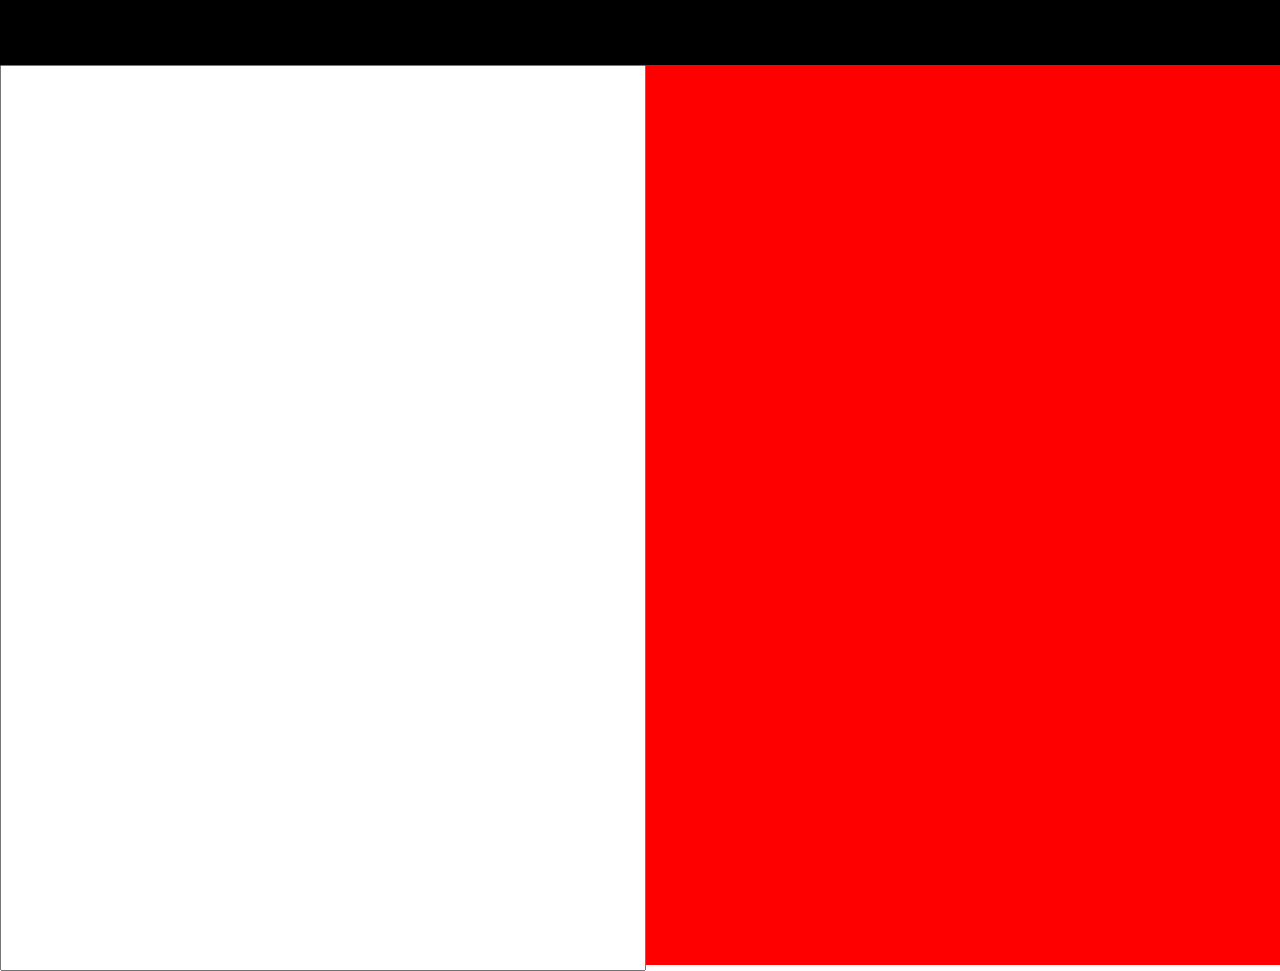
==== src/index.html @ 127fb581 "Chore: Lexer and tokenizer version comlpted with type checking" ====
<!DOCTYPE html>
<html lang="en">
<head>
	<meta charset="UTF-8">
	<meta name="viewport" content="width=device-width, initial-scale=1.0">
	<title>Gruber</title>
	<link rel="icon" href="assets/favicon.ico">
	<link rel="stylesheet" href="style.css">
	<script type="module" src="main.js"></script>
</head>
<body>
	<nav></nav>
	<main>
		<textarea id="editor"></textarea>
		<div id="display"></div>
	</main>
</body>
</html>
---- src/style.css ----
html,body{
    margin:0;
    padding: 0;
    box-sizing: border-box;
}
nav{
    width: 100%;
    height: 65px;
    background-color: black;
}
main{
    width: 100vw;
    height: 100vh;
    background-color: red;
    display: flex;
}
#editor{
    width: 50%;
    height: 100%;
    resize: none;
    outline: none;
}
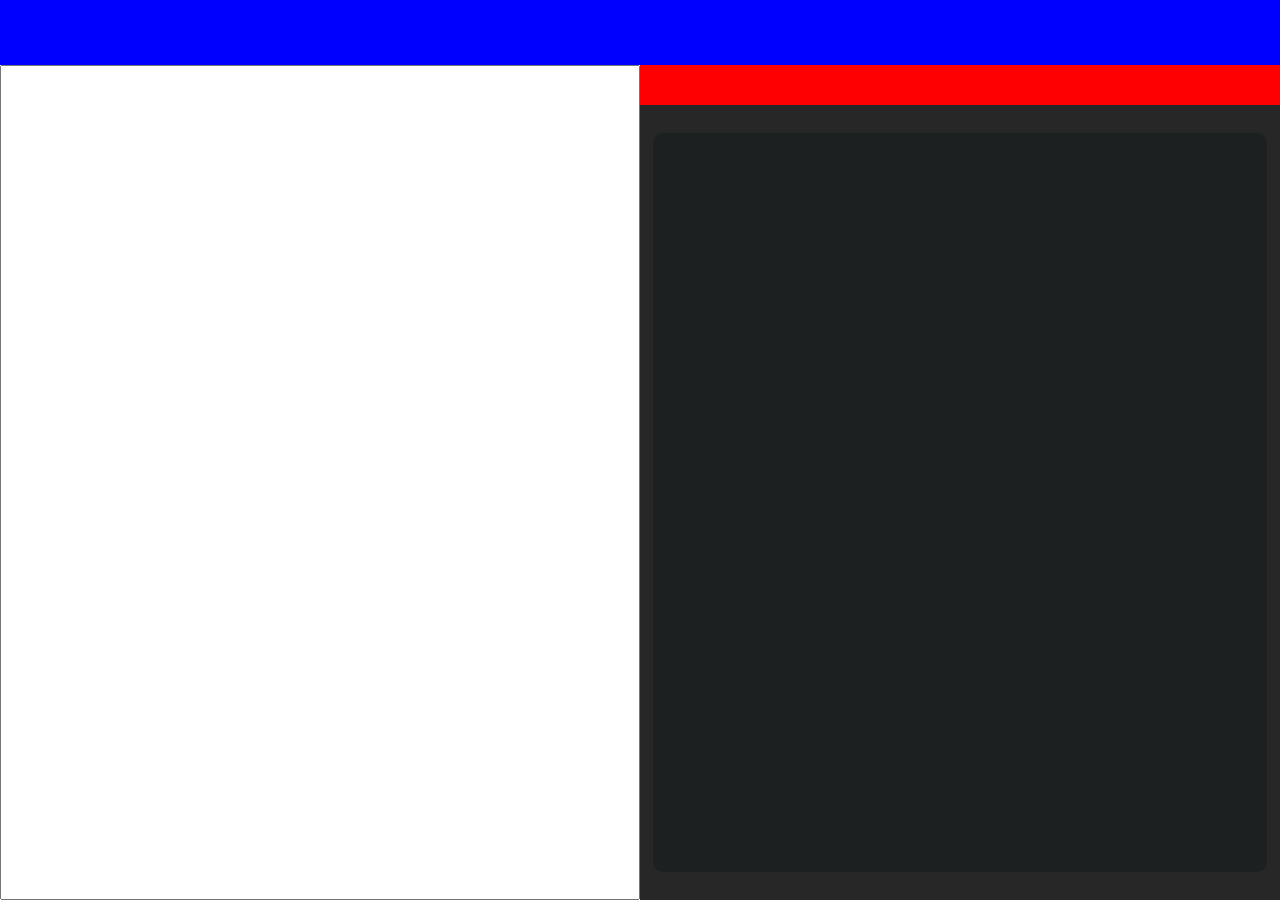
==== commit cbe529f1: "Renderer : Render utility started" ====
--- a/src/index.html
+++ b/src/index.html
@@ -12,7 +12,12 @@
 	<nav></nav>
 	<main>
 		<textarea id="editor"></textarea>
-		<div id="display"></div>
+		<div id="display">
+            <div class="displayutility">
+                
+            </div>
+		    <div id="displayarea"></div>
+		</div>
 	</main>
 </body>
 </html>
--- a/src/style.css
+++ b/src/style.css
@@ -1,17 +1,22 @@
-html,body{
-    margin:0;
+* {
+    margin: 0;
     padding: 0;
     box-sizing: border-box;
 }
+
+html, body {
+    width: 100%;
+    height: 100%;
+}
+
 nav{
     width: 100%;
     height: 65px;
-    background-color: black;
+    background-color: blue;
 }
 main{
     width: 100vw;
-    height: 100vh;
-    background-color: red;
+    height: calc(100% - 65px);
     display: flex;
 }
 #editor{
@@ -19,4 +24,42 @@
     height: 100%;
     resize: none;
     outline: none;
+}
+#display{
+    width: 50%;
+    height: 100%;
+}
+.displayutility{
+    width: 100%;
+    height: 40px;
+    background-color: red;
+}
+#displayarea{
+    width: 100%;
+    height: calc(100% - 40px);
+    display: flex;
+    justify-content: center;
+    align-items: center;
+    background-color: #272727;
+}
+.decks{
+    background-color: #1D2021;
+    width: 96%;
+    height: 93%;
+    border-radius: 10px;
+    padding: 10px;
+}
+.slide{
+    background-color: green ;
+}
+.singleSlideView{
+    flex-flow: column;
+}
+.multipleSlideView{
+    flex-flow: row;
+}
+.activeslide{
+    width: 100%;
+    height: 100%;
+    background-color: red;
 }
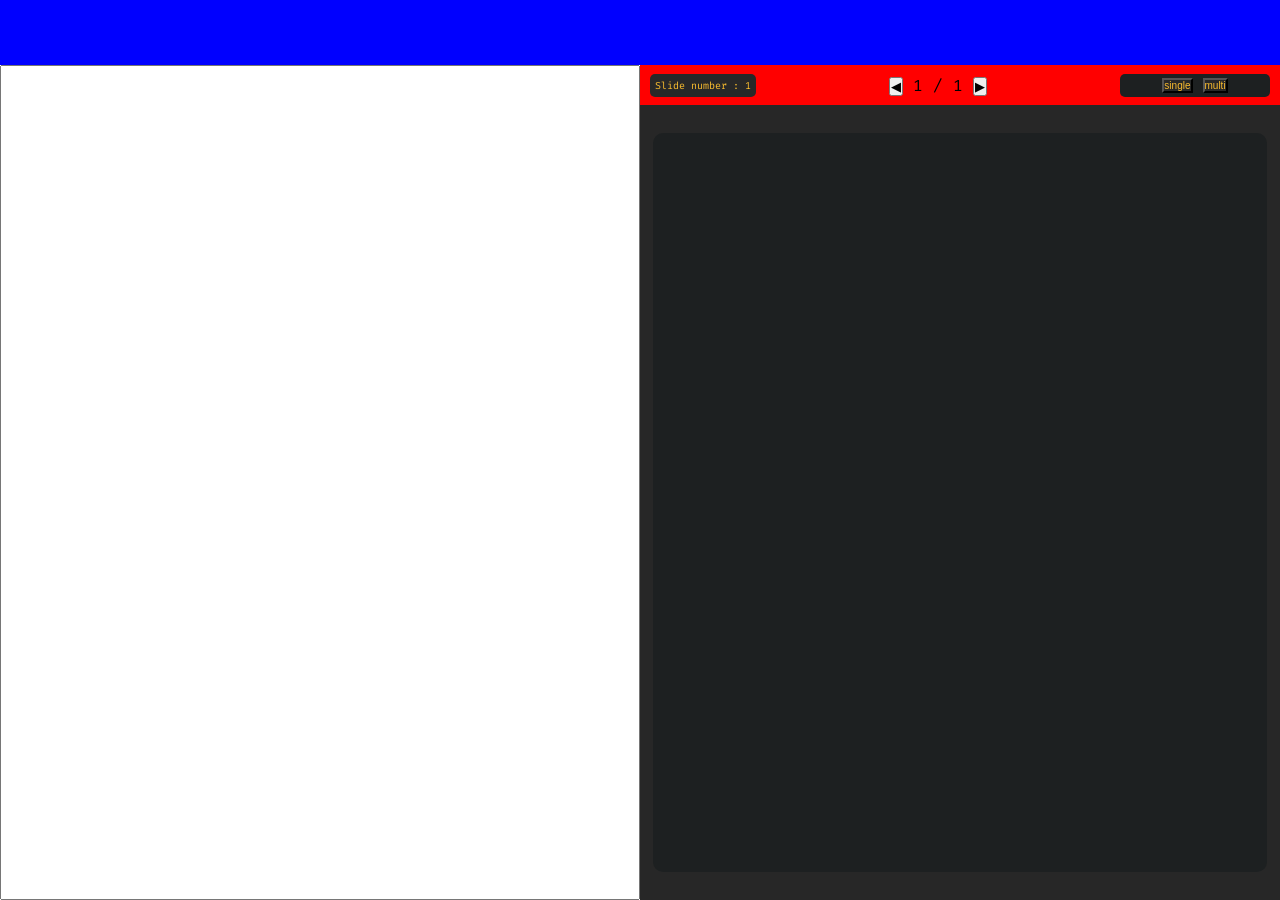
==== commit 5d8e7b4f: "Checkpoint : css started😭" ====
--- a/src/index.html
+++ b/src/index.html
@@ -4,7 +4,7 @@
 	<meta charset="UTF-8">
 	<meta name="viewport" content="width=device-width, initial-scale=1.0">
 	<title>Gruber</title>
-	<link rel="icon" href="assets/favicon.ico">
+	<link rel="icon" href="data:image/svg+xml,<svg xmlns='http://www.w3.org/2000/svg' viewBox='0 0 100 100'><text y='.9em' font-size='90'>📬</text></svg>">
 	<link rel="stylesheet" href="style.css">
 	<script type="module" src="main.js"></script>
 </head>
@@ -13,8 +13,17 @@
 	<main>
 		<textarea id="editor"></textarea>
 		<div id="display">
-            <div class="displayutility">
-                
+            <div class="displayutility fira-code">
+                <div id="slidenumbercontainer"> Slide number : <span class="slidenumber">1</span></div>
+                <div id="slidenumbercontoller">
+                    <button id="prevslide">&#9664</button>
+                    <span><span class="slidenumber">1</span> / <span class="totalnumber">1</span></span>
+                    <button id="nextslide">&#9654</button>
+                </div>
+                <div class="modebuttoncontainer">
+                    <button class="modebutton setsingleslideview active">single</button>
+                    <button class="modebutton setmultislideview">multi</button>
+                </div>
             </div>
 		    <div id="displayarea"></div>
 		</div>
--- a/src/style.css
+++ b/src/style.css
@@ -1,12 +1,17 @@
+@import url('https://fonts.googleapis.com/css2?family=Fira+Code:wght@300..700&display=swap');
 * {
     margin: 0;
     padding: 0;
     box-sizing: border-box;
 }
 
+
 html, body {
     width: 100%;
     height: 100%;
+}
+.fira-code {
+    font-family: "Fira Code", monospace;
 }
 
 nav{
@@ -33,6 +38,19 @@
     width: 100%;
     height: 40px;
     background-color: red;
+    display: flex;
+    padding: 10px;
+    justify-content: space-between;
+    align-items: center;
+    
+}
+
+#slidenumbercontainer{
+    background-color: #282828;
+    padding: 5px;
+    border-radius: 5px;
+    color: #FABD2F;
+    font-size: 10px;
 }
 #displayarea{
     width: 100%;
@@ -62,4 +80,19 @@
     width: 100%;
     height: 100%;
     background-color: red;
+}
+.modebuttoncontainer {
+    width: 150px;
+    display: flex;
+    gap: 10px;
+    justify-content: center;
+    background-color: #1D2021;
+    padding: 4px;
+    border-radius: 5px;
+}
+.modebutton {
+    background-color: #282828;
+    color: #FABD2F;
+    cursor: pointer;
+    font-size: 10px;
 }
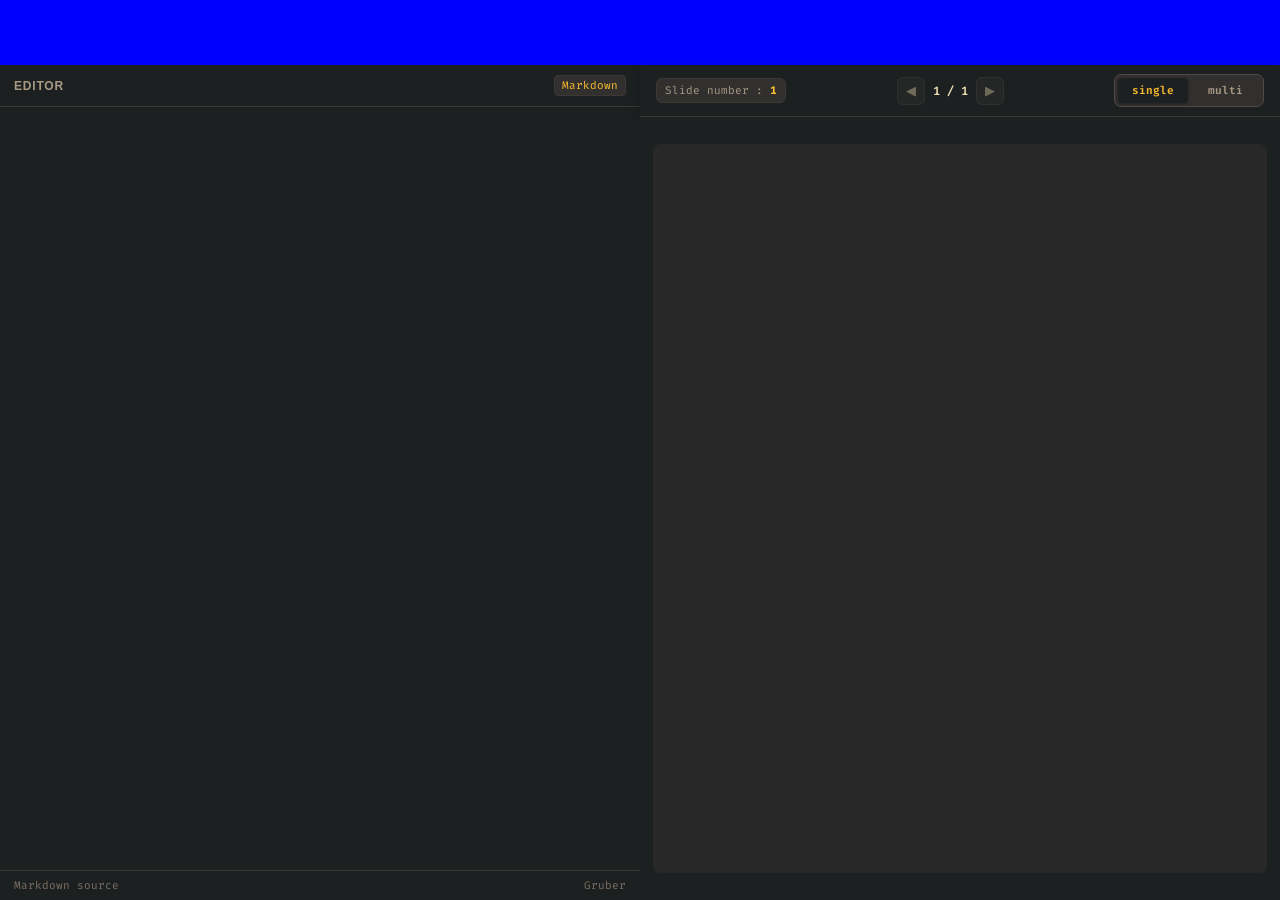
==== commit 0eef4ee2: "Added editor styles" ====
--- a/src/index.html
+++ b/src/index.html
@@ -11,7 +11,17 @@
 <body>
 	<nav></nav>
 	<main>
-		<textarea id="editor"></textarea>
+		<section id="editorpane">
+			<div class="editor-header">
+				<div class="editor-title">Editor</div>
+				<span class="editor-language">Markdown</span>
+			</div>
+			<textarea id="editor" spellcheck="false"></textarea>
+			<div class="editor-footer">
+				<span>Markdown source</span>
+				<span>Gruber</span>
+			</div>
+		</section>
 		<div id="display">
             <div class="displayutility fira-code">
                 <div id="slidenumbercontainer"> Slide number : <span class="slidenumber">1</span></div>
@@ -29,4 +39,4 @@
 		</div>
 	</main>
 </body>
-</html>+</html>
--- a/src/style.css
+++ b/src/style.css
@@ -23,42 +23,151 @@
     width: 100vw;
     height: calc(100% - 65px);
     display: flex;
+    flex-direction: row;
 }
 #editor{
+    width: 100%;
+    height: auto;
+    min-height: 0;
+    flex: 1;
+    resize: none;
+    outline: none;
+    border: 0;
+    padding: 16px;
+    background: #1D2021;
+    color: #EBDBB2;
+    font: 13px/1.6 "Fira Code", monospace;
+}
+#editorpane {
+    display: flex;
+    flex-direction: column;
     width: 50%;
     height: 100%;
-    resize: none;
-    outline: none;
+    min-height: 0;
+    flex: 0 0 50%;
+    background: #1D2021;
+}
+.editor-header,
+.editor-footer {
+    display: flex;
+    align-items: center;
+    justify-content: space-between;
+    flex-shrink: 0;
+    padding: 0 14px;
+    background: #1D2021;
+    color: #7C6F64;
+    font: 11px "Fira Code", monospace;
+}
+.editor-header {
+    height: 42px;
+    border-bottom: 1px solid #3C3836;
+}
+.editor-title {
+    color: #A89984;
+    font: 700 12px -apple-system, BlinkMacSystemFont, "Segoe UI", sans-serif;
+    letter-spacing: 0.8px;
+    text-transform: uppercase;
+}
+.editor-language {
+    padding: 2px 7px;
+    border: 1px solid #3C3836;
+    border-radius: 4px;
+    background: #32302F;
+    color: #FABD2F;
+}
+.editor-footer {
+    height: 30px;
+    border-top: 1px solid #3C3836;
 }
 #display{
+    display: flex;
+    flex-direction: column;
     width: 50%;
     height: 100%;
+    min-height: 0;
+    flex: 0 0 50%;
 }
 .displayutility{
-    width: 100%;
-    height: 40px;
-    background-color: red;
-    display: flex;
-    padding: 10px;
+    order: 1;
+    flex-shrink: 0;
+    width: 100%;
+    height: 52px;
+    display: flex;
+    padding: 0 16px;
     justify-content: space-between;
     align-items: center;
-    
+    gap: 12px;
+    background-color: #1D2021;
+    border-bottom: 1px solid #3C3836;
+    color: #EBDBB2;
+    box-shadow: 0 2px 10px rgba(0, 0, 0, 0.18);
 }
 
 #slidenumbercontainer{
-    background-color: #282828;
-    padding: 5px;
-    border-radius: 5px;
-    color: #FABD2F;
-    font-size: 10px;
+    background-color: #32302F;
+    border: 1px solid #3C3836;
+    padding: 4px 8px;
+    border-radius: 6px;
+    color: #A89984;
+    font-size: 11px;
+    white-space: nowrap;
+}
+
+#slidenumbercontainer .slidenumber {
+    color: #FABD2F;
+    font-weight: 700;
+}
+
+#slidenumbercontoller {
+    display: flex;
+    align-items: center;
+    gap: 8px;
+    color: #EBDBB2;
+    font-size: 12px;
+    font-weight: 600;
+    font-variant-numeric: tabular-nums;
+}
+
+#slidenumbercontoller button {
+    width: 28px;
+    height: 28px;
+    display: inline-flex;
+    align-items: center;
+    justify-content: center;
+    border: 1px solid #504945;
+    border-radius: 6px;
+    background: #32302F;
+    color: #EBDBB2;
+    cursor: pointer;
+    transition: background-color 150ms ease, border-color 150ms ease, color 150ms ease;
+}
+
+#slidenumbercontoller button:hover:not(:disabled) {
+    background: #3C3836;
+    border-color: #FABD2F;
+    color: #FABD2F;
+}
+
+#slidenumbercontoller button:disabled {
+    opacity: 0.4;
+    cursor: not-allowed;
+}
+
+#slidenumbercontoller button:focus-visible,
+.modebutton:focus-visible {
+    outline: 2px solid #FABD2F;
+    outline-offset: 2px;
 }
 #displayarea{
     width: 100%;
-    height: calc(100% - 40px);
+    height: auto;
+    min-height: 0;
+    flex: 1;
+    order: 2;
     display: flex;
     justify-content: center;
     align-items: center;
-    background-color: #272727;
+    background-color: #1D2021;
 }
 .decks{
     background-color: #1D2021;
@@ -68,31 +177,197 @@
     padding: 10px;
 }
 .slide{
-    background-color: green ;
+    background-color: #282828;
+    color: #EBDBB2;
+    border-radius: 8px;
+    padding: 20px;
+    font-family: -apple-system, BlinkMacSystemFont, "Segoe UI", sans-serif;
+    line-height: 1.6;
+}
+.slide h1,
+.slide h2,
+.slide h3,
+.slide h4,
+.slide h5,
+.slide h6 {
+    line-height: 1.2;
+    margin-bottom: 0.5em;
+}
+.slide h1 {
+    color: #EBDBB2;
+    font-size: 2em;
+    font-weight: 800;
+    letter-spacing: -0.03em;
+}
+.slide h2 {
+    color: #FABD2F;
+    font-size: 1.65em;
+    font-weight: 700;
+    letter-spacing: -0.02em;
+}
+.slide h3 {
+    color: #A89984;
+    font-size: 1.35em;
+    font-weight: 600;
+}
+.slide h4 {
+    color: #83A598;
+    font-size: 1.15em;
+}
+.slide h5 {
+    color: #D3869B;
+    font-size: 1.05em;
+}
+.slide h6 {
+    color: #7C6F64;
+    font-size: 0.95em;
+}
+.slide p {
+    margin-bottom: 0.8em;
+    color: #EBDBB2;
+}
+.slide strong {
+    color: #FABD2F;
+    font-weight: 700;
+}
+.slide em {
+    color: #D3869B;
+    font-style: italic;
+}
+.slide blockquote {
+    margin: 1em 0;
+    padding: 8px 14px;
+    border-left: 4px solid #FABD2F;
+    border-radius: 0 6px 6px 0;
+    background: #32302F;
+    color: #A89984;
+    font-style: italic;
+}
+.slide pre {
+    margin: 0.8em 0;
+    padding: 12px 14px;
+    overflow-x: auto;
+    border: 1px solid #3C3836;
+    border-radius: 8px;
+    background: #18191A;
+    font: 0.9em/1.5 "Fira Code", monospace;
+}
+.slide code {
+    padding: 2px 5px;
+    border-radius: 4px;
+    background: #32302F;
+    color: #FABD2F;
+    font: 0.9em "Fira Code", monospace;
+}
+.slide pre code {
+    padding: 0;
+    background: transparent;
+    color: #EBDBB2;
 }
 .singleSlideView{
     flex-flow: column;
 }
+.singleSlideView > .slide {
+    width: 96%;
+    height: 93%;
+}
 .multipleSlideView{
     flex-flow: row;
 }
+#displayarea.multipleSlideView {
+    justify-content: flex-start;
+    align-items: flex-start;
+    overflow: auto;
+    padding: 20px;
+}
+.multipleSlideView .decks {
+    display: flex;
+    flex-wrap: wrap;
+    gap: 16px;
+    width: 100%;
+    height: auto;
+    min-height: 0;
+    counter-reset: slide;
+}
+.multipleSlideView .slide {
+    position: relative;
+    flex: 0 0 calc((100% - 16px) / 2);
+    aspect-ratio: 16 / 9;
+    height: auto;
+    min-width: 0;
+    overflow: auto;
+    cursor: pointer;
+    padding: 34px 14px 14px;
+    border: 1px solid #504945;
+    border-radius: 10px;
+    box-shadow: 0 4px 14px rgba(0, 0, 0, 0.22);
+    counter-increment: slide;
+    transition: border-color 150ms ease, transform 150ms ease, box-shadow 150ms ease;
+}
+.multipleSlideView .slide::before {
+    content: "#" counter(slide);
+    position: absolute;
+    top: 10px;
+    left: 12px;
+    padding: 2px 6px;
+    border: 1px solid #504945;
+    border-radius: 4px;
+    background: #32302F;
+    color: #FABD2F;
+    font: 700 10px "Fira Code", monospace;
+}
+.multipleSlideView .slide:hover {
+    transform: translateY(-2px);
+    border-color: #FABD2F;
+    box-shadow: 0 8px 20px rgba(0, 0, 0, 0.3);
+}
+.multipleSlideView .slide h1 { font-size: 1.5em; }
+.multipleSlideView .slide h2 { font-size: 1.3em; }
+.multipleSlideView .slide h3 { font-size: 1.15em; }
+.multipleSlideView .slide h4,
+.multipleSlideView .slide h5,
+.multipleSlideView .slide h6 { font-size: 1em; }
+.multipleSlideView .slide p,
+.multipleSlideView .slide blockquote,
+.multipleSlideView .slide pre {
+    font-size: 0.85em;
+}
+@media (max-width: 560px) {
+    .multipleSlideView .slide {
+        flex-basis: 100%;
+    }
+}
 .activeslide{
     width: 100%;
     height: 100%;
     background-color: red;
 }
 .modebuttoncontainer {
-    width: 150px;
-    display: flex;
-    gap: 10px;
+    min-width: 150px;
+    display: flex;
+    gap: 2px;
     justify-content: center;
-    background-color: #1D2021;
-    padding: 4px;
-    border-radius: 5px;
+    background-color: #32302F;
+    border: 1px solid #504945;
+    padding: 3px;
+    border-radius: 7px;
 }
 .modebutton {
-    background-color: #282828;
-    color: #FABD2F;
+    flex: 1;
+    border: 0;
+    background: transparent;
+    color: #A89984;
     cursor: pointer;
-    font-size: 10px;
-}+    font: 600 11px "Fira Code", monospace;
+    padding: 5px 10px;
+    border-radius: 4px;
+    transition: background-color 150ms ease, color 150ms ease, box-shadow 150ms ease;
+}
+.modebutton:hover {
+    color: #EBDBB2;
+}
+.modebutton.active {
+    background: #1D2021;
+    color: #FABD2F;
+    box-shadow: 0 1px 3px rgba(0, 0, 0, 0.3);
+}
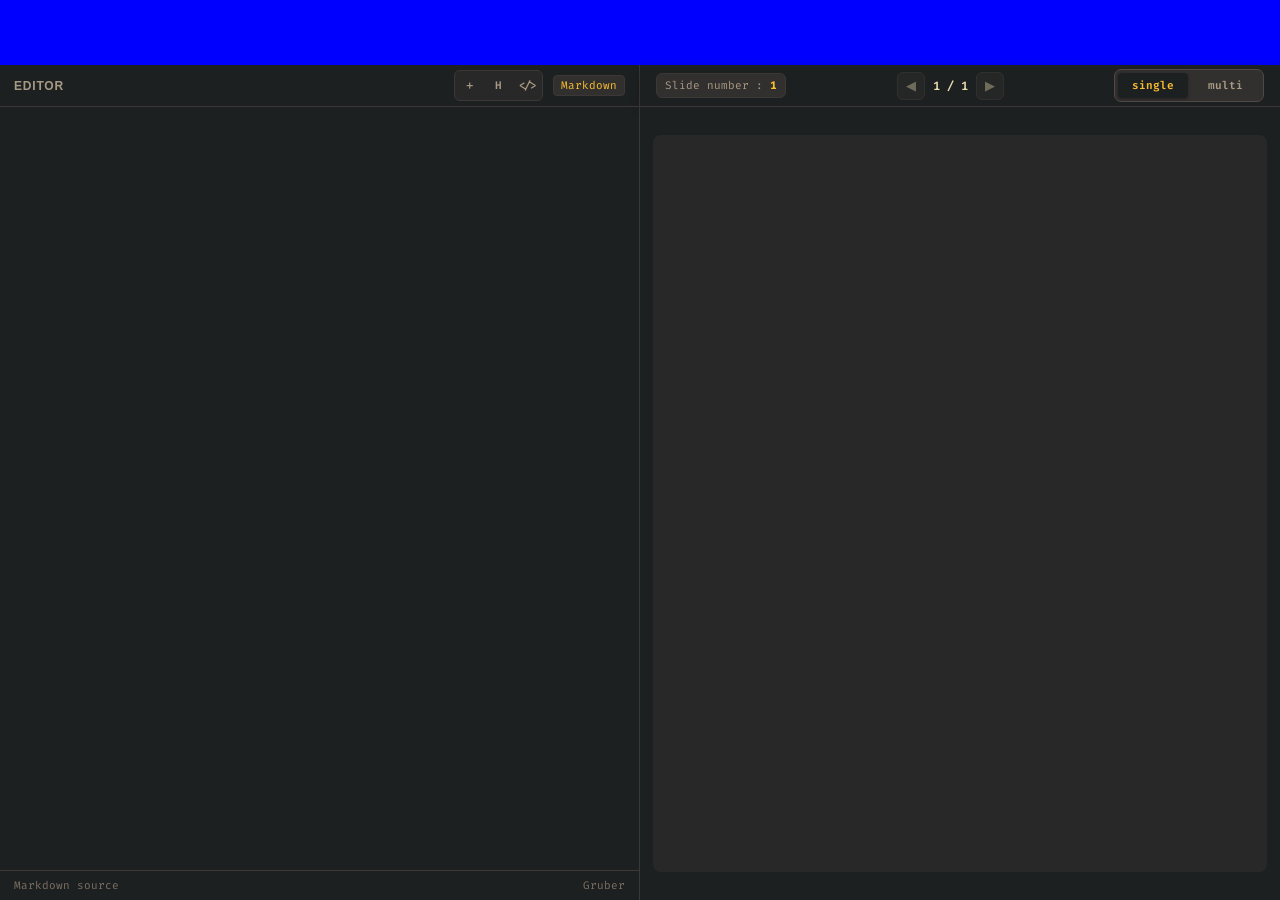
==== commit be8ddbe5: "Editor:added a basic editor utility bar" ====
--- a/src/index.html
+++ b/src/index.html
@@ -14,6 +14,11 @@
 		<section id="editorpane">
 			<div class="editor-header">
 				<div class="editor-title">Editor</div>
+				<div class="editor-toolbar" role="toolbar" aria-label="Insert Markdown">
+					<button class="editor-tool-button" type="button" data-insert="slide" title="New slide" aria-label="New slide">＋</button>
+					<button class="editor-tool-button" type="button" data-insert="heading" title="Add heading" aria-label="Add heading">H</button>
+					<button class="editor-tool-button" type="button" data-insert="code" title="Add code block" aria-label="Add code block">&lt;/&gt;</button>
+				</div>
 				<span class="editor-language">Markdown</span>
 			</div>
 			<textarea id="editor" spellcheck="false"></textarea>
--- a/src/style.css
+++ b/src/style.css
@@ -46,6 +46,7 @@
     min-height: 0;
     flex: 0 0 50%;
     background: #1D2021;
+    border-right: 1px solid #3C3836;
 }
 .editor-header,
 .editor-footer {
@@ -62,6 +63,39 @@
     height: 42px;
     border-bottom: 1px solid #3C3836;
 }
+.editor-toolbar {
+    display: flex;
+    align-items: center;
+    gap: 4px;
+    margin-left: auto;
+    margin-right: 10px;
+    padding: 2px;
+    border: 1px solid #3C3836;
+    border-radius: 6px;
+    background: #282828;
+}
+.editor-tool-button {
+    width: 25px;
+    height: 25px;
+    padding: 0;
+    border: 1px solid transparent;
+    border-radius: 5px;
+    background: transparent;
+    color: #A89984;
+    font: 11px "Fira Code", monospace;
+    font-weight: 600;
+    cursor: pointer;
+    transition: background-color 150ms ease, border-color 150ms ease, color 150ms ease;
+}
+.editor-tool-button:hover {
+    background: #32302F;
+    border-color: #FABD2F;
+    color: #FABD2F;
+}
+.editor-tool-button:focus-visible {
+    outline: 2px solid #FABD2F;
+    outline-offset: 2px;
+}
 .editor-title {
     color: #A89984;
     font: 700 12px -apple-system, BlinkMacSystemFont, "Segoe UI", sans-serif;
@@ -91,7 +125,7 @@
     order: 1;
     flex-shrink: 0;
     width: 100%;
-    height: 52px;
+    height: 42px;
     display: flex;
     padding: 0 16px;
     justify-content: space-between;
@@ -270,6 +304,8 @@
 .singleSlideView > .slide {
     width: 96%;
     height: 93%;
+    min-height: 0;
+    overflow: auto;
 }
 .multipleSlideView{
     flex-flow: row;
@@ -333,6 +369,17 @@
     font-size: 0.85em;
 }
 @media (max-width: 560px) {
+    main {
+        flex-direction: column;
+        height: calc(100% - 65px);
+    }
+    #editorpane,
+    #display {
+        width: 100%;
+        height: 50%;
+        min-height: 0;
+        flex: 0 0 50%;
+    }
     .multipleSlideView .slide {
         flex-basis: 100%;
     }
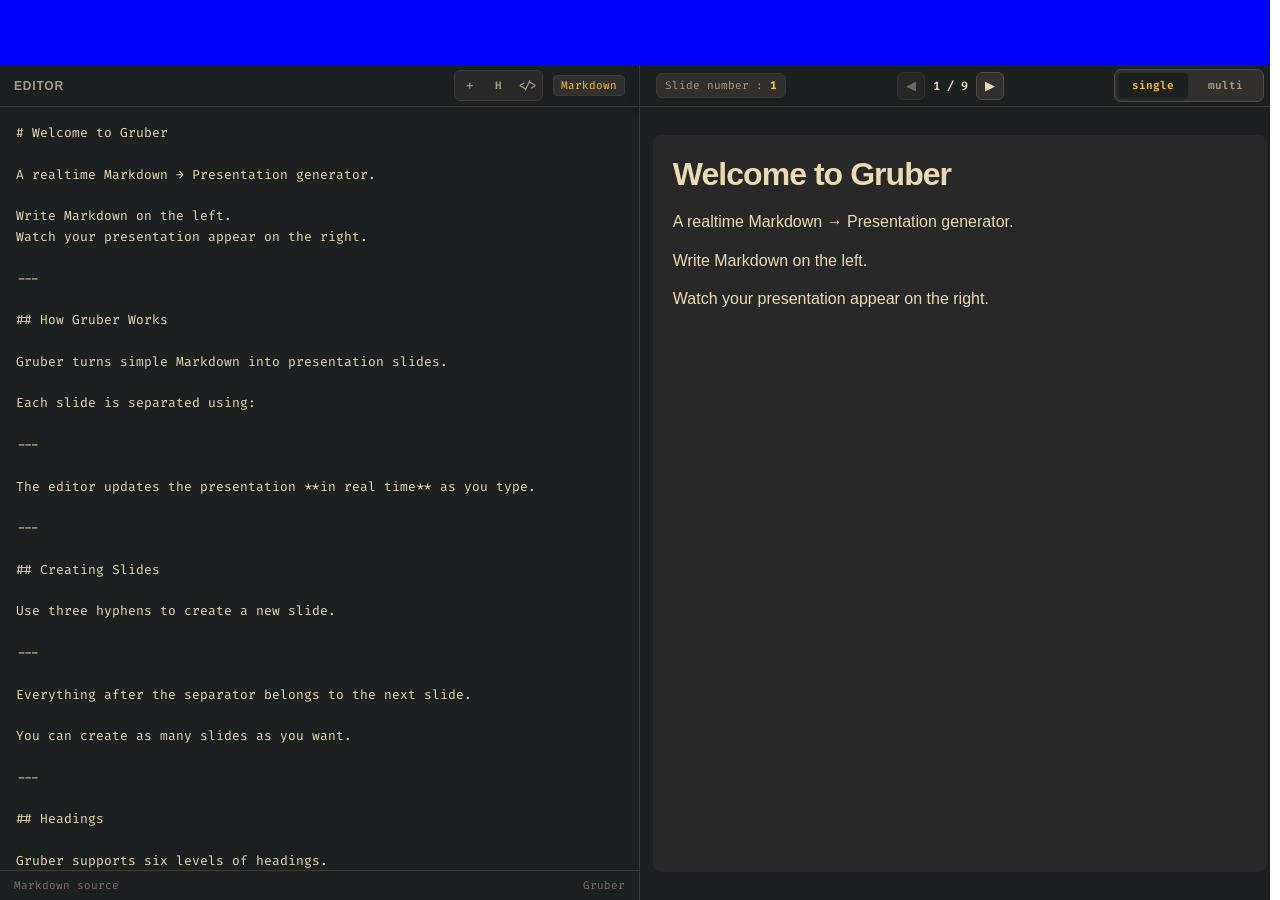
==== commit bf6cde45: "UI: updated favicon and scroll settings" ====
--- a/src/index.html
+++ b/src/index.html
@@ -4,7 +4,7 @@
 	<meta charset="UTF-8">
 	<meta name="viewport" content="width=device-width, initial-scale=1.0">
 	<title>Gruber</title>
-	<link rel="icon" href="data:image/svg+xml,<svg xmlns='http://www.w3.org/2000/svg' viewBox='0 0 100 100'><text y='.9em' font-size='90'>📬</text></svg>">
+	<link rel="icon" href="data:image/svg+xml,<svg xmlns='http://www.w3.org/2000/svg' viewBox='0 0 100 100'><text y='.9em' font-size='90'>🕊️</text></svg>">
 	<link rel="stylesheet" href="style.css">
 	<script type="module" src="main.js"></script>
 </head>
--- a/src/style.css
+++ b/src/style.css
@@ -3,6 +3,10 @@
     margin: 0;
     padding: 0;
     box-sizing: border-box;
+    scrollbar-width: thin;
+    scrollbar-color: #3C3836 #1D2021;
+    scrollbar-gutter: stable;
+    scroll-behavior: smooth;
 }
 
 
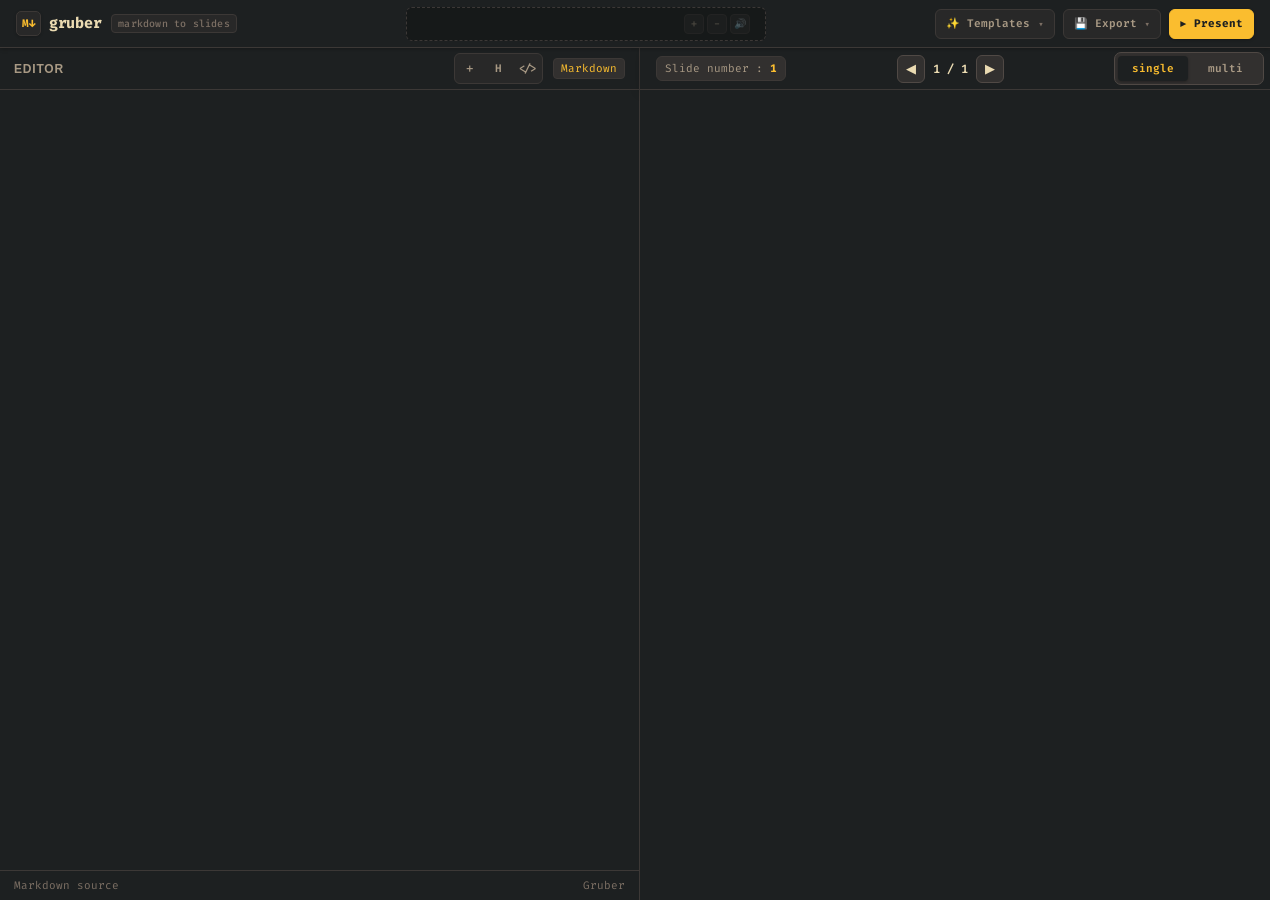
==== commit f8b3773c: "added navbar" ====
--- a/src/index.html
+++ b/src/index.html
@@ -9,7 +9,86 @@
 	<script type="module" src="main.js"></script>
 </head>
 <body>
-	<nav></nav>
+	<nav class="top-nav">
+		<!-- Left: Brand Logo & Tagline -->
+		<div class="nav-brand">
+			<a href="#" class="brand-link" title="Gruber Presentation Studio">
+				<span class="brand-icon">M↓</span>
+				<span class="brand-title">gruber</span>
+			</a>
+			<span class="brand-tagline">markdown to slides</span>
+		</div>
+
+		<!-- Center: Roaming Cats & Pets Interactive Stage -->
+		<div class="pets-roaming-area" title="Click a pet or the track to interact!">
+			<canvas id="pets-canvas" class="pets-canvas"></canvas>
+			<div class="pets-controls">
+				<button id="btn-add-pet" class="pet-ctrl-btn" title="Add a roaming pet" type="button">+</button>
+				<button id="btn-remove-pet" class="pet-ctrl-btn" title="Remove a pet" type="button">-</button>
+				<button id="btn-pet-sound" class="pet-ctrl-btn" title="Toggle cute sound effects" type="button">🔊</button>
+			</div>
+		</div>
+
+		<!-- Right: Action Menus & Present Button -->
+		<div class="nav-actions">
+			<!-- Templates Dropdown -->
+			<div class="nav-dropdown-wrapper" id="templates-wrapper">
+				<button id="btn-templates" class="nav-btn" type="button" aria-haspopup="true" aria-expanded="false" title="Choose a presentation template">
+					<span>✨ Templates</span>
+					<span class="nav-caret">▾</span>
+				</button>
+				<div class="nav-dropdown-menu" id="templates-dropdown">
+					<button class="nav-dropdown-item" type="button" data-template="gruber">
+						<span class="item-title">📖 Gruber Intro Deck</span>
+						<span class="item-desc">Guide to Gruber syntax & ideas</span>
+					</button>
+					<button class="nav-dropdown-item" type="button" data-template="minimalist">
+						<span class="item-title">🍃 Minimalist Deck</span>
+						<span class="item-desc">Clean, direct, distraction-free</span>
+					</button>
+					<button class="nav-dropdown-item" type="button" data-template="pitch">
+						<span class="item-title">🚀 Startup Pitch</span>
+						<span class="item-desc">Problem, solution, traction metrics</span>
+					</button>
+					<button class="nav-dropdown-item" type="button" data-template="tech">
+						<span class="item-title">💻 Technical Talk</span>
+						<span class="item-desc">Code architecture & benchmarks</span>
+					</button>
+				</div>
+			</div>
+
+			<!-- Export Dropdown -->
+			<div class="nav-dropdown-wrapper" id="export-wrapper">
+				<button id="btn-export" class="nav-btn" type="button" aria-haspopup="true" aria-expanded="false" title="Export presentation">
+					<span>💾 Export</span>
+					<span class="nav-caret">▾</span>
+				</button>
+				<div class="nav-dropdown-menu" id="export-dropdown">
+					<button class="nav-dropdown-item" type="button" id="export-copy-md">
+						<span class="item-title">📋 Copy Markdown</span>
+						<span class="item-desc">Copy raw text to clipboard</span>
+					</button>
+					<button class="nav-dropdown-item" type="button" id="export-download-md">
+						<span class="item-title">📝 Download .md</span>
+						<span class="item-desc">Save markdown file to disk</span>
+					</button>
+					<button class="nav-dropdown-item" type="button" id="export-print-pdf">
+						<span class="item-title">📄 Print / PDF</span>
+						<span class="item-desc">Browser print or save as PDF</span>
+					</button>
+					<button class="nav-dropdown-item" type="button" id="export-standalone-html">
+						<span class="item-title">🌐 Standalone HTML</span>
+						<span class="item-desc">Self-contained offline presentation</span>
+					</button>
+				</div>
+			</div>
+
+			<!-- Present Button -->
+			<button id="btn-present" class="nav-btn nav-btn-present" type="button" title="Start presentation mode (F5 / Cmd+Enter)">
+				<span>▶ Present</span>
+			</button>
+		</div>
+	</nav>
 	<main>
 		<section id="editorpane">
 			<div class="editor-header">
@@ -43,5 +122,25 @@
 		    <div id="displayarea"></div>
 		</div>
 	</main>
+
+	<!-- Fullscreen Presentation Stage -->
+	<div id="presentation-stage" class="presentation-stage" aria-hidden="true">
+		<div class="presenter-container">
+			<div id="presenter-slide-viewport" class="presenter-slide-viewport"></div>
+			<!-- Floating HUD -->
+			<div class="presenter-hud" id="presenter-hud">
+				<button id="hud-prev" class="hud-btn" type="button" title="Previous slide (← / Left)">◀</button>
+				<div class="hud-slide-indicator">
+					<span id="hud-current">1</span> / <span id="hud-total">1</span>
+				</div>
+				<button id="hud-next" class="hud-btn" type="button" title="Next slide (→ / Right / Space)">▶</button>
+				<div class="hud-timer" id="hud-timer" title="Elapsed presentation time">00:00</div>
+				<button id="hud-exit" class="hud-btn hud-exit-btn" type="button" title="Exit presentation (Esc)">✕ Exit</button>
+			</div>
+		</div>
+	</div>
+
+	<!-- Subtle Toast Notification Container -->
+	<div id="toast-container" class="toast-container" aria-live="polite"></div>
 </body>
 </html>
--- a/src/style.css
+++ b/src/style.css
@@ -18,14 +18,14 @@
     font-family: "Fira Code", monospace;
 }
 
-nav{
-    width: 100%;
-    height: 65px;
-    background-color: blue;
-}
-main{
+nav {
+    width: 100%;
+    height: 48px;
+    background-color: #1D2021;
+}
+main {
     width: 100vw;
-    height: calc(100% - 65px);
+    height: calc(100% - 48px);
     display: flex;
     flex-direction: row;
 }
@@ -375,7 +375,7 @@
 @media (max-width: 560px) {
     main {
         flex-direction: column;
-        height: calc(100% - 65px);
+        height: calc(100% - 48px);
     }
     #editorpane,
     #display {
@@ -422,3 +422,482 @@
     color: #FABD2F;
     box-shadow: 0 1px 3px rgba(0, 0, 0, 0.3);
 }
+.linkimage {
+    width: 100%;
+    max-width: 100%;
+    height: auto;
+}
+
+nav.top-nav {
+    width: 100%;
+    height: 48px;
+    background-color: #1D2021;
+    border-bottom: 1px solid #3C3836;
+    display: flex;
+    align-items: center;
+    justify-content: space-between;
+    padding: 0 16px;
+    position: relative;
+    z-index: 50;
+    box-shadow: 0 1px 4px rgba(0, 0, 0, 0.28);
+    user-select: none;
+}
+
+/* --- Brand Section --- */
+.nav-brand {
+    display: flex;
+    align-items: center;
+    gap: 10px;
+    flex-shrink: 0;
+}
+
+.brand-link {
+    display: flex;
+    align-items: center;
+    gap: 8px;
+    text-decoration: none;
+    color: #EBDBB2;
+    transition: opacity 150ms ease;
+}
+
+.brand-link:hover {
+    opacity: 0.9;
+}
+
+.brand-icon {
+    width: 25px;
+    height: 25px;
+    display: inline-flex;
+    align-items: center;
+    justify-content: center;
+    background: #282828;
+    border: 1px solid #3C3836;
+    border-radius: 5px;
+    color: #FABD2F;
+    font: 800 11px/1 "Fira Code", monospace;
+    box-shadow: 0 1px 3px rgba(0, 0, 0, 0.2);
+}
+
+.brand-title {
+    font: 700 15px/1 "Fira Code", monospace;
+    letter-spacing: -0.3px;
+    color: #EBDBB2;
+}
+
+.brand-tagline {
+    font: 500 10px "Fira Code", monospace;
+    color: #7C6F64;
+    background: #282828;
+    border: 1px solid #3C3836;
+    border-radius: 4px;
+    padding: 2px 6px;
+    letter-spacing: 0.2px;
+}
+
+.pets-roaming-area {
+    display: flex;
+    align-items: center;
+    flex: 1;
+    max-width: 360px;
+    height: 34px;
+    margin: 0 16px;
+    position: relative;
+    background: rgba(0, 0, 0, 0.22);
+    border: 1px dashed #3C3836;
+    border-radius: 6px;
+    overflow: hidden;
+    cursor: default;
+    transition: border-color 150ms ease, background-color 150ms ease;
+}
+
+.pets-roaming-area:hover {
+    border-color: #504945;
+    background: rgba(0, 0, 0, 0.32);
+}
+
+.pets-canvas {
+    width: 100%;
+    height: 100%;
+    display: block;
+}
+
+.pets-controls {
+    position: absolute;
+    right: 5px;
+    top: 50%;
+    transform: translateY(-50%);
+    display: flex;
+    align-items: center;
+    gap: 3px;
+    opacity: 0.35;
+    transition: opacity 150ms ease;
+}
+
+.pets-roaming-area:hover .pets-controls {
+    opacity: 1;
+}
+
+.pet-ctrl-btn {
+    width: 20px;
+    height: 20px;
+    padding: 0;
+    border-radius: 4px;
+    border: 1px solid #3C3836;
+    background: #282828;
+    color: #A89984;
+    font: 600 10px "Fira Code", monospace;
+    display: inline-flex;
+    align-items: center;
+    justify-content: center;
+    cursor: pointer;
+    transition: background-color 120ms ease, border-color 120ms ease, color 120ms ease;
+}
+
+.pet-ctrl-btn:hover {
+    background: #32302F;
+    color: #FABD2F;
+    border-color: #FABD2F;
+}
+
+.pet-ctrl-btn:focus-visible {
+    outline: 2px solid #FABD2F;
+    outline-offset: 1px;
+}
+
+.nav-actions {
+    display: flex;
+    align-items: center;
+    gap: 8px;
+    flex-shrink: 0;
+}
+
+.nav-dropdown-wrapper {
+    position: relative;
+}
+
+.nav-btn {
+    display: inline-flex;
+    align-items: center;
+    gap: 6px;
+    height: 30px;
+    padding: 0 10px;
+    border: 1px solid #3C3836;
+    border-radius: 6px;
+    background: #282828;
+    color: #A89984;
+    font: 600 11px "Fira Code", monospace;
+    cursor: pointer;
+    white-space: nowrap;
+    transition: background-color 150ms ease, border-color 150ms ease, color 150ms ease, transform 100ms ease;
+}
+
+.nav-btn:hover {
+    background: #32302F;
+    border-color: #504945;
+    color: #EBDBB2;
+}
+
+.nav-btn:focus-visible {
+    outline: 2px solid #FABD2F;
+    outline-offset: 2px;
+}
+
+.nav-caret {
+    font-size: 9px;
+    color: #7C6F64;
+    margin-left: 2px;
+    transition: transform 150ms ease;
+}
+
+.nav-dropdown-wrapper.open .nav-caret {
+    transform: rotate(180deg);
+}
+
+.nav-btn-present {
+    background: #FABD2F;
+    border-color: #FABD2F;
+    color: #1D2021;
+    font-weight: 700;
+    box-shadow: 0 1px 3px rgba(0, 0, 0, 0.25);
+}
+
+.nav-btn-present:hover {
+    background: #FE8019;
+    border-color: #FE8019;
+    color: #1D2021;
+    transform: translateY(-1px);
+    box-shadow: 0 2px 6px rgba(254, 128, 25, 0.35);
+}
+
+.nav-dropdown-menu {
+    display: none;
+    position: absolute;
+    right: 0;
+    top: calc(100% + 6px);
+    min-width: 220px;
+    padding: 6px;
+    background: #1D2021;
+    border: 1px solid #3C3836;
+    border-radius: 8px;
+    box-shadow: 0 8px 24px rgba(0, 0, 0, 0.45);
+    z-index: 100;
+}
+
+.nav-dropdown-menu.show {
+    display: flex;
+    flex-direction: column;
+    gap: 3px;
+    animation: navFadeIn 120ms ease-out;
+}
+
+@keyframes navFadeIn {
+    from { opacity: 0; transform: translateY(-4px); }
+    to { opacity: 1; transform: translateY(0); }
+}
+
+.nav-dropdown-item {
+    display: flex;
+    flex-direction: column;
+    align-items: flex-start;
+    gap: 2px;
+    width: 100%;
+    padding: 7px 10px;
+    border: 0;
+    border-radius: 5px;
+    background: transparent;
+    text-align: left;
+    cursor: pointer;
+    transition: background-color 120ms ease;
+}
+
+.nav-dropdown-item:hover {
+    background: #282828;
+}
+
+.nav-dropdown-item .item-title {
+    font: 600 11px "Fira Code", monospace;
+    color: #EBDBB2;
+    transition: color 120ms ease;
+}
+
+.nav-dropdown-item:hover .item-title {
+    color: #FABD2F;
+}
+
+.nav-dropdown-item .item-desc {
+    font: 400 10px -apple-system, BlinkMacSystemFont, "Segoe UI", sans-serif;
+    color: #7C6F64;
+}
+
+.toast-container {
+    position: fixed;
+    bottom: 24px;
+    right: 24px;
+    display: flex;
+    flex-direction: column;
+    gap: 8px;
+    z-index: 1100;
+    pointer-events: none;
+}
+
+.toast {
+    padding: 8px 14px;
+    background: #282828;
+    border: 1px solid #504945;
+    border-left: 3px solid #FABD2F;
+    border-radius: 6px;
+    color: #EBDBB2;
+    font: 500 12px "Fira Code", monospace;
+    box-shadow: 0 4px 14px rgba(0, 0, 0, 0.4);
+    opacity: 0;
+    transform: translateY(10px);
+    transition: opacity 200ms ease, transform 200ms ease;
+    pointer-events: auto;
+}
+
+.toast.toast-show {
+    opacity: 1;
+    transform: translateY(0);
+}
+
+.presentation-stage {
+    display: none;
+    position: fixed;
+    inset: 0;
+    width: 100vw;
+    height: 100vh;
+    background: #141617;
+    z-index: 1000;
+    justify-content: center;
+    align-items: center;
+    user-select: none;
+}
+
+.presentation-stage.active {
+    display: flex;
+}
+
+.presenter-container {
+    width: 100%;
+    height: 100%;
+    display: flex;
+    flex-direction: column;
+    align-items: center;
+    justify-content: center;
+    position: relative;
+    padding: 30px;
+}
+
+.presenter-slide-viewport {
+    width: 90vw;
+    max-width: 1040px;
+    aspect-ratio: 16 / 9;
+    max-height: 80vh;
+    display: flex;
+    align-items: center;
+    justify-content: center;
+    background: #1D2021;
+    border: 1px solid #3C3836;
+    border-radius: 12px;
+    box-shadow: 0 16px 40px rgba(0, 0, 0, 0.5);
+    overflow: auto;
+    padding: 40px;
+}
+
+.presenter-slide-viewport .slide {
+    width: 100%;
+    height: 100%;
+    background: transparent;
+    padding: 0;
+    font-size: 1.25em;
+    overflow: auto;
+}
+
+.presenter-hud {
+    position: absolute;
+    bottom: 24px;
+    left: 50%;
+    transform: translateX(-50%);
+    display: flex;
+    align-items: center;
+    gap: 12px;
+    padding: 6px 14px;
+    background: #282828;
+    border: 1px solid #504945;
+    border-radius: 24px;
+    box-shadow: 0 8px 24px rgba(0, 0, 0, 0.45);
+    transition: opacity 300ms ease, transform 300ms ease;
+    z-index: 1010;
+}
+
+.presenter-hud.hud-hidden {
+    opacity: 0;
+    pointer-events: none;
+    transform: translate(-50%, 12px);
+}
+
+.hud-btn {
+    width: 28px;
+    height: 28px;
+    display: inline-flex;
+    align-items: center;
+    justify-content: center;
+    border: 1px solid #504945;
+    border-radius: 6px;
+    background: #32302F;
+    color: #EBDBB2;
+    font-size: 11px;
+    cursor: pointer;
+    transition: background-color 150ms ease, border-color 150ms ease, color 150ms ease;
+}
+
+.hud-btn:hover {
+    background: #3C3836;
+    border-color: #FABD2F;
+    color: #FABD2F;
+}
+
+.hud-exit-btn {
+    width: auto;
+    padding: 0 10px;
+    font: 600 11px "Fira Code", monospace;
+}
+
+.hud-slide-indicator {
+    color: #EBDBB2;
+    font: 600 12px "Fira Code", monospace;
+    font-variant-numeric: tabular-nums;
+    min-width: 50px;
+    text-align: center;
+}
+
+.hud-slide-indicator #hud-current {
+    color: #FABD2F;
+}
+
+.hud-timer {
+    font: 600 11px "Fira Code", monospace;
+    color: #A89984;
+    padding: 3px 8px;
+    background: #1D2021;
+    border: 1px solid #3C3836;
+    border-radius: 4px;
+    font-variant-numeric: tabular-nums;
+}
+
+@media (max-width: 820px) {
+    .pets-roaming-area {
+        max-width: 200px;
+        margin: 0 10px;
+    }
+    .brand-tagline {
+        display: none;
+    }
+}
+
+@media (max-width: 640px) {
+    .pets-roaming-area {
+        display: none;
+    }
+    .nav-btn span:not(.nav-caret) {
+        font-size: 10px;
+    }
+    .nav-btn {
+        padding: 0 7px;
+    }
+}
+
+@media print {
+    nav.top-nav,
+    #editorpane,
+    .displayutility,
+    #presentation-stage,
+    .toast-container {
+        display: none !important;
+    }
+    body, main, #display, #displayarea {
+        width: 100% !important;
+        height: auto !important;
+        display: block !important;
+        background: #FFFFFF !important;
+        color: #000000 !important;
+    }
+    .slide {
+        page-break-after: always;
+        break-after: page;
+        background: #FFFFFF !important;
+        color: #000000 !important;
+        box-shadow: none !important;
+        border: none !important;
+        padding: 40px !important;
+        width: 100% !important;
+        height: 100vh !important;
+    }
+    .slide h1, .slide h2, .slide h3 {
+        color: #000000 !important;
+    }
+    .slide code, .slide pre {
+        background: #F4F4F4 !important;
+        color: #111111 !important;
+    }
+}
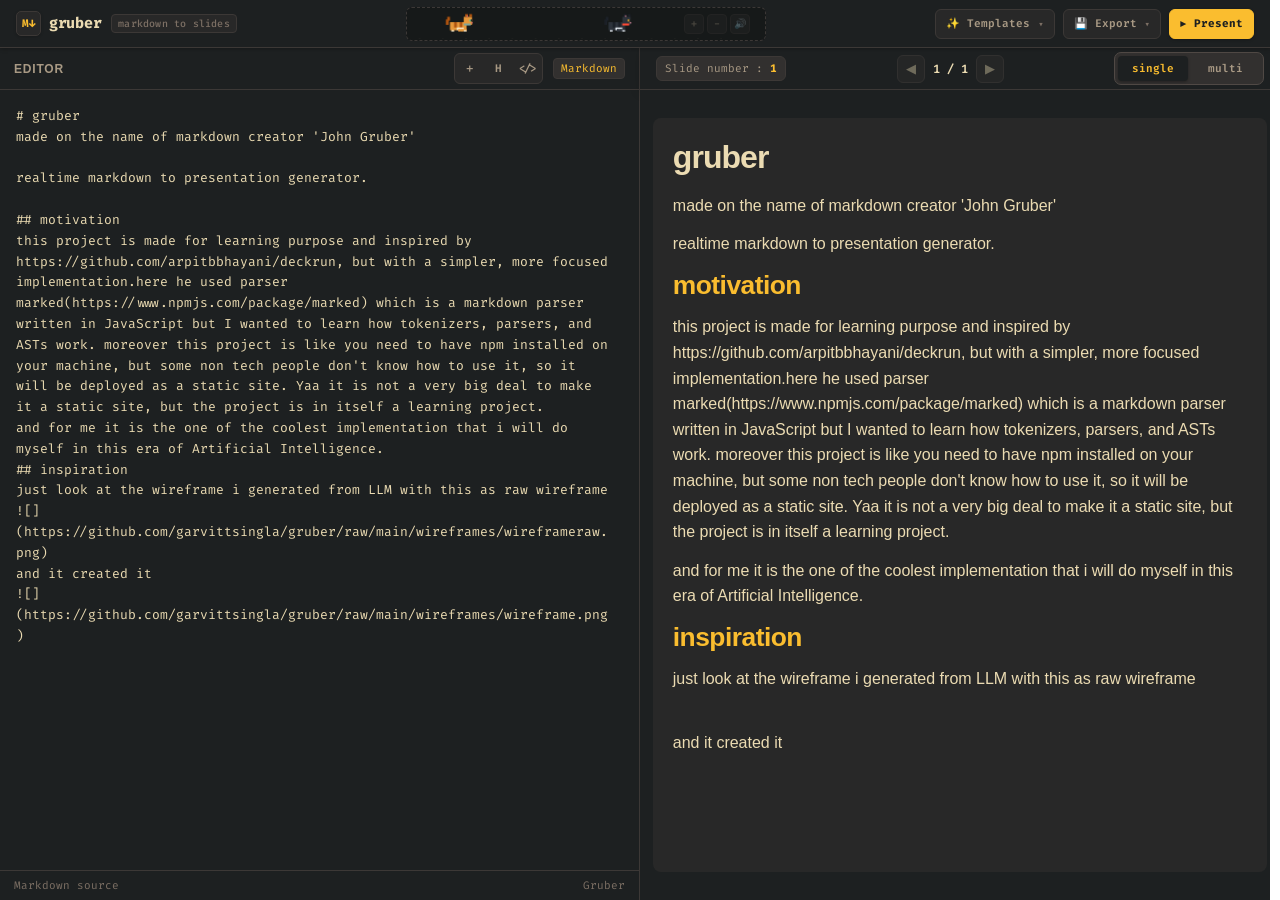
==== commit c703a1f6: "chore: addded a companion" ====
--- a/src/index.html
+++ b/src/index.html
@@ -7,6 +7,7 @@
 	<link rel="icon" href="data:image/svg+xml,<svg xmlns='http://www.w3.org/2000/svg' viewBox='0 0 100 100'><text y='.9em' font-size='90'>🕊️</text></svg>">
 	<link rel="stylesheet" href="style.css">
 	<script type="module" src="main.js"></script>
+	<script src="https://cdn.jsdelivr.net/npm/piixpal@0.4/piixpal.min.js"></script>
 </head>
 <body>
 	<nav class="top-nav">
@@ -31,6 +32,7 @@
 
 		<!-- Right: Action Menus & Present Button -->
 		<div class="nav-actions">
+		
 			<!-- Templates Dropdown -->
 			<div class="nav-dropdown-wrapper" id="templates-wrapper">
 				<button id="btn-templates" class="nav-btn" type="button" aria-haspopup="true" aria-expanded="false" title="Choose a presentation template">
@@ -91,6 +93,8 @@
 	</nav>
 	<main>
 		<section id="editorpane">
+        <piix-pal pal="bitbug"></piix-pal>
+		
 			<div class="editor-header">
 				<div class="editor-title">Editor</div>
 				<div class="editor-toolbar" role="toolbar" aria-label="Insert Markdown">
